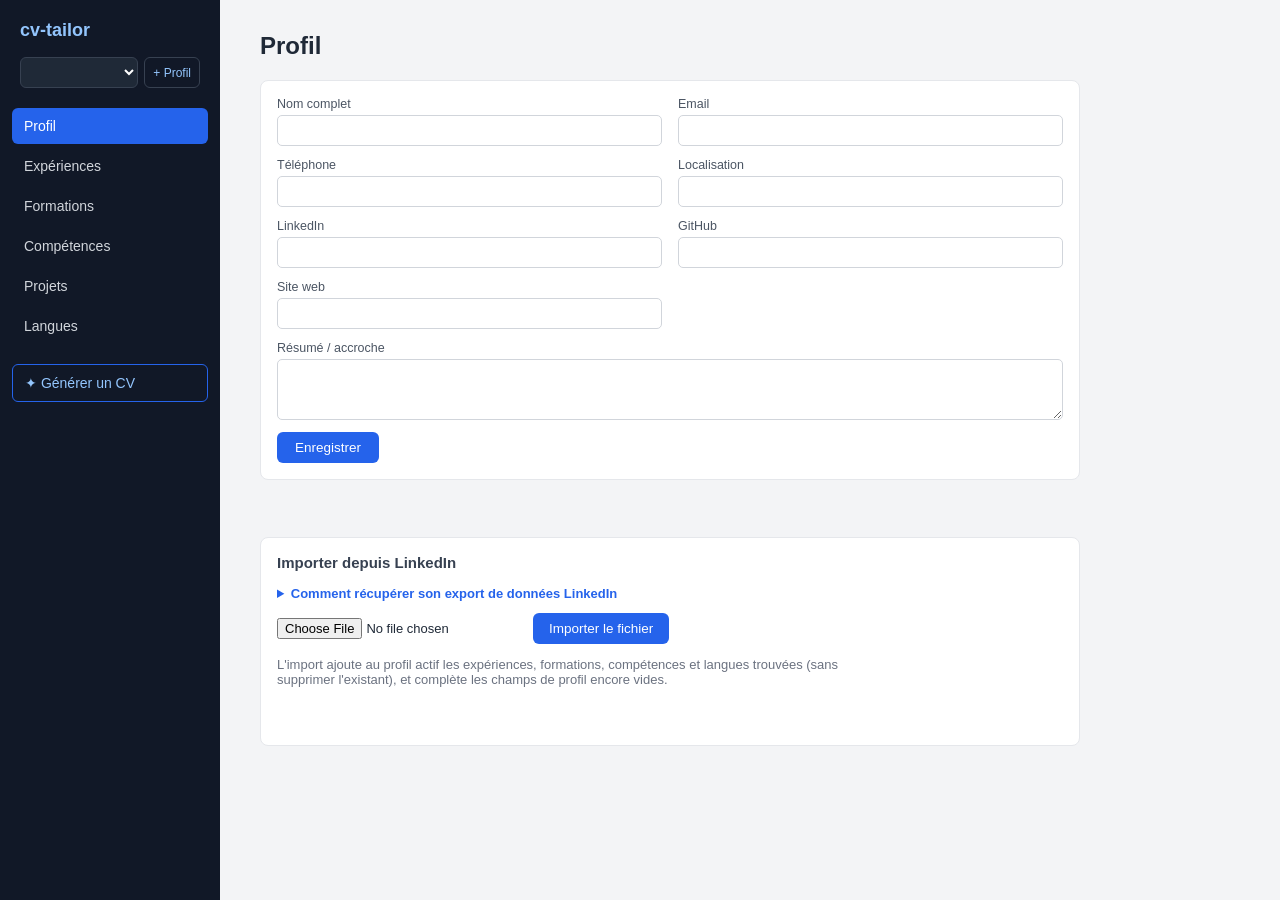
==== frontend/index.html @ 43ce7140 "feat: import de profil depuis l'export de données LinkedIn Ajoute une route d'upload qui lit le .zip" ====
<!DOCTYPE html>
<html lang="fr">
<head>
<meta charset="UTF-8">
<meta name="viewport" content="width=device-width, initial-scale=1.0">
<title>cv-tailor</title>
<link rel="stylesheet" href="style.css">
</head>
<body>

<div class="app">
  <aside class="sidebar">
    <h1>cv-tailor</h1>
    <div class="profile-switcher">
      <select id="profile-select"></select>
      <button id="btn-new-profile" type="button" title="Nouveau profil">+ Profil</button>
    </div>
    <nav>
      <button class="tab-btn active" data-tab="profile">Profil</button>
      <button class="tab-btn" data-tab="experiences">Expériences</button>
      <button class="tab-btn" data-tab="educations">Formations</button>
      <button class="tab-btn" data-tab="skills">Compétences</button>
      <button class="tab-btn" data-tab="projects">Projets</button>
      <button class="tab-btn" data-tab="languages">Langues</button>
      <button class="tab-btn generate" data-tab="generate">✦ Générer un CV</button>
    </nav>
  </aside>

  <main class="content">

    <section id="tab-profile" class="tab-panel active">
      <h2>Profil</h2>
      <form id="form-profile" class="form-grid">
        <label>Nom complet <input name="full_name"></label>
        <label>Email <input name="email"></label>
        <label>Téléphone <input name="phone"></label>
        <label>Localisation <input name="location"></label>
        <label>LinkedIn <input name="linkedin"></label>
        <label>GitHub <input name="github"></label>
        <label>Site web <input name="website"></label>
        <label class="full">Résumé / accroche <textarea name="summary" rows="3"></textarea></label>
        <button type="submit">Enregistrer</button>
      </form>
      <p class="save-status" id="status-profile"></p>

      <div class="linkedin-import">
        <h3>Importer depuis LinkedIn</h3>
        <details>
          <summary>Comment récupérer son export de données LinkedIn</summary>
          <ol>
            <li>Sur linkedin.com, cliquer sur sa photo de profil (ou "Moi") en haut à droite,
              puis <strong>Paramètres et confidentialité</strong>.</li>
            <li>Dans le menu de gauche, ouvrir <strong>Confidentialité des données</strong>.</li>
            <li>Cliquer sur <strong>Obtenir une copie de vos données</strong>
              ("Get a copy of your data").</li>
            <li>Choisir <strong>Télécharger l'ensemble de vos données</strong> (pour être sûr
              d'avoir les expériences, formations, compétences et langues), puis valider.</li>
            <li>LinkedIn envoie un email avec un lien de téléchargement (quelques minutes,
              parfois jusqu'à 24h) vers un fichier <code>.zip</code>.</li>
            <li>Télécharger ce <code>.zip</code> et l'importer ci-dessous — inutile de le
              décompresser.</li>
          </ol>
        </details>
        <form id="form-linkedin-import">
          <input type="file" id="linkedin-file" accept=".zip" required>
          <button type="submit">Importer le fichier</button>
        </form>
        <p class="hint">L'import ajoute au profil actif les expériences, formations,
          compétences et langues trouvées (sans supprimer l'existant), et complète les champs
          de profil encore vides.</p>
        <p class="save-status" id="status-linkedin-import"></p>
      </div>
    </section>

    <section id="tab-experiences" class="tab-panel">
      <h2>Expériences</h2>
      <div id="list-experiences" class="item-list"></div>
      <h3>Ajouter une expérience</h3>
      <form id="form-experiences" class="form-grid">
        <label>Entreprise <input name="company" required></label>
        <label>Poste <input name="role" required></label>
        <label>Localisation <input name="location"></label>
        <label>Début <input name="start_date" type="date"></label>
        <label>Fin (vide = en cours) <input name="end_date" type="date"></label>
        <label class="full">Description (une puce par ligne) <textarea name="description" rows="4"></textarea></label>
        <label class="full">Mots-clés (séparés par des virgules) <input name="tags" placeholder="python, react, gestion de projet"></label>
        <button type="submit">Ajouter</button>
      </form>
    </section>

    <section id="tab-educations" class="tab-panel">
      <h2>Formations</h2>
      <div id="list-educations" class="item-list"></div>
      <h3>Ajouter une formation</h3>
      <form id="form-educations" class="form-grid">
        <label>École <input name="school" required></label>
        <label>Diplôme <input name="degree"></label>
        <label>Domaine <input name="field"></label>
        <label>Début <input name="start_date" type="date"></label>
        <label>Fin <input name="end_date" type="date"></label>
        <label class="full">Description <textarea name="description" rows="2"></textarea></label>
        <button type="submit">Ajouter</button>
      </form>
    </section>

    <section id="tab-skills" class="tab-panel">
      <h2>Compétences</h2>
      <div id="list-skills" class="item-list"></div>
      <h3>Ajouter une compétence</h3>
      <form id="form-skills" class="form-grid">
        <label>Nom <input name="name" required placeholder="Python"></label>
        <label>Catégorie <input name="category" placeholder="Langages"></label>
        <label>Niveau <input name="level" placeholder="Avancé"></label>
        <button type="submit">Ajouter</button>
      </form>
    </section>

    <section id="tab-projects" class="tab-panel">
      <h2>Projets</h2>
      <div id="list-projects" class="item-list"></div>
      <h3>Ajouter un projet</h3>
      <form id="form-projects" class="form-grid">
        <label>Nom <input name="name" required></label>
        <label>Lien <input name="link" placeholder="github.com/..."></label>
        <label class="full">Description <textarea name="description" rows="3"></textarea></label>
        <label class="full">Mots-clés <input name="tags" placeholder="python, api, ia"></label>
        <button type="submit">Ajouter</button>
      </form>
    </section>

    <section id="tab-languages" class="tab-panel">
      <h2>Langues</h2>
      <div id="list-languages" class="item-list"></div>
      <h3>Ajouter une langue</h3>
      <form id="form-languages" class="form-grid">
        <label>Langue <input name="name" required placeholder="Anglais"></label>
        <label>Niveau <input name="level" placeholder="Courant / B2 / Natif"></label>
        <button type="submit">Ajouter</button>
      </form>
    </section>

    <section id="tab-generate" class="tab-panel">
      <h2>Générer un CV</h2>
      <p class="hint">Colle une offre d'emploi ci-dessous pour adapter automatiquement l'ordre des compétences,
      des projets mis en avant et des puces d'expérience. Laisse vide pour un CV générique.</p>
      <textarea id="offer-text" rows="10" placeholder="Colle le texte de l'offre ici..."></textarea>
      <div class="actions">
        <button id="btn-preview">Aperçu</button>
        <button id="btn-download-docx">Télécharger en .docx</button>
      </div>
      <iframe id="cv-preview" title="Aperçu du CV"></iframe>
    </section>

  </main>
</div>

<script src="app.js"></script>
</body>
</html>
---- frontend/style.css ----
* { box-sizing: border-box; }
body {
  margin: 0;
  font-family: 'Segoe UI', Arial, sans-serif;
  background: #f3f4f6;
  color: #1f2937;
}
.app { display: flex; min-height: 100vh; }

.sidebar {
  width: 220px;
  background: #111827;
  color: white;
  padding: 20px 12px;
  flex-shrink: 0;
}
.sidebar h1 { font-size: 18px; margin: 0 0 16px 8px; color: #93c5fd; }
.sidebar nav { display: flex; flex-direction: column; gap: 4px; }

.profile-switcher { display: flex; gap: 6px; margin: 0 0 20px 8px; padding-right: 8px; }
.profile-switcher select {
  flex: 1; min-width: 0; background: #1f2937; color: white; border: 1px solid #374151;
  border-radius: 6px; padding: 6px 8px; font-size: 13px;
}
.profile-switcher button {
  background: none; border: 1px solid #374151; color: #93c5fd; border-radius: 6px;
  padding: 6px 8px; cursor: pointer; font-size: 12px; white-space: nowrap;
}
.profile-switcher button:hover { background: #1f2937; }
.tab-btn {
  background: none; border: none; color: #d1d5db; text-align: left;
  padding: 10px 12px; border-radius: 6px; cursor: pointer; font-size: 14px;
}
.tab-btn:hover { background: #1f2937; }
.tab-btn.active { background: #2563eb; color: white; }
.tab-btn.generate { margin-top: 16px; border: 1px solid #2563eb; color: #93c5fd; }

.content { flex: 1; padding: 32px 40px; max-width: 900px; }
.tab-panel { display: none; }
.tab-panel.active { display: block; }
h2 { margin-top: 0; }
h3 { margin-top: 24px; font-size: 15px; color: #374151; }

.form-grid {
  display: grid;
  grid-template-columns: 1fr 1fr;
  gap: 12px 16px;
  background: white;
  padding: 16px;
  border-radius: 8px;
  border: 1px solid #e5e7eb;
}
.form-grid label { display: flex; flex-direction: column; font-size: 12.5px; color: #4b5563; gap: 4px; }
.form-grid label.full { grid-column: 1 / -1; }
.form-grid input, .form-grid textarea {
  font-family: inherit; font-size: 13.5px; padding: 7px 9px;
  border: 1px solid #d1d5db; border-radius: 5px;
}
.form-grid button {
  grid-column: 1 / -1; justify-self: start;
  background: #2563eb; color: white; border: none;
  padding: 8px 18px; border-radius: 6px; cursor: pointer; font-size: 13.5px;
}
.form-grid button:hover { background: #1d4ed8; }

.item-list { display: flex; flex-direction: column; gap: 8px; margin-bottom: 8px; }
.item-card {
  background: white; border: 1px solid #e5e7eb; border-radius: 7px;
  padding: 10px 14px; display: flex; justify-content: space-between; align-items: center;
}
.item-card .item-main { font-size: 13.5px; }
.item-card .item-main strong { display: block; }
.item-card .item-sub { color: #6b7280; font-size: 12px; }
.item-card button {
  background: #fee2e2; color: #b91c1c; border: none; border-radius: 5px;
  padding: 5px 10px; cursor: pointer; font-size: 12px;
}
.item-card button:hover { background: #fecaca; }

.hint { color: #6b7280; font-size: 13px; max-width: 600px; }
#offer-text {
  width: 100%; max-width: 700px; padding: 10px; font-family: inherit;
  font-size: 13.5px; border: 1px solid #d1d5db; border-radius: 7px;
}
.actions { margin: 12px 0; display: flex; gap: 10px; }
.actions button {
  background: #2563eb; color: white; border: none; padding: 9px 18px;
  border-radius: 6px; cursor: pointer; font-size: 13.5px;
}
.actions button:hover { background: #1d4ed8; }
#btn-download-docx { background: #059669; }
#btn-download-docx:hover { background: #047857; }

#cv-preview {
  width: 100%; max-width: 820px; height: 900px; border: 1px solid #d1d5db;
  border-radius: 8px; margin-top: 10px; background: white;
}
.save-status { color: #059669; font-size: 13px; height: 16px; }

.linkedin-import {
  margin-top: 28px; background: white; border: 1px solid #e5e7eb; border-radius: 8px;
  padding: 16px;
}
.linkedin-import h3 { margin-top: 0; }
.linkedin-import details { margin-bottom: 12px; font-size: 13px; color: #374151; }
.linkedin-import summary { cursor: pointer; color: #2563eb; font-weight: 600; }
.linkedin-import ol { margin: 10px 0 0; padding-left: 20px; line-height: 1.6; }
.linkedin-import form { display: flex; gap: 10px; align-items: center; flex-wrap: wrap; }
.linkedin-import input[type="file"] { font-size: 13px; }
.linkedin-import button {
  background: #2563eb; color: white; border: none; padding: 8px 16px;
  border-radius: 6px; cursor: pointer; font-size: 13.5px;
}
.linkedin-import button:hover { background: #1d4ed8; }
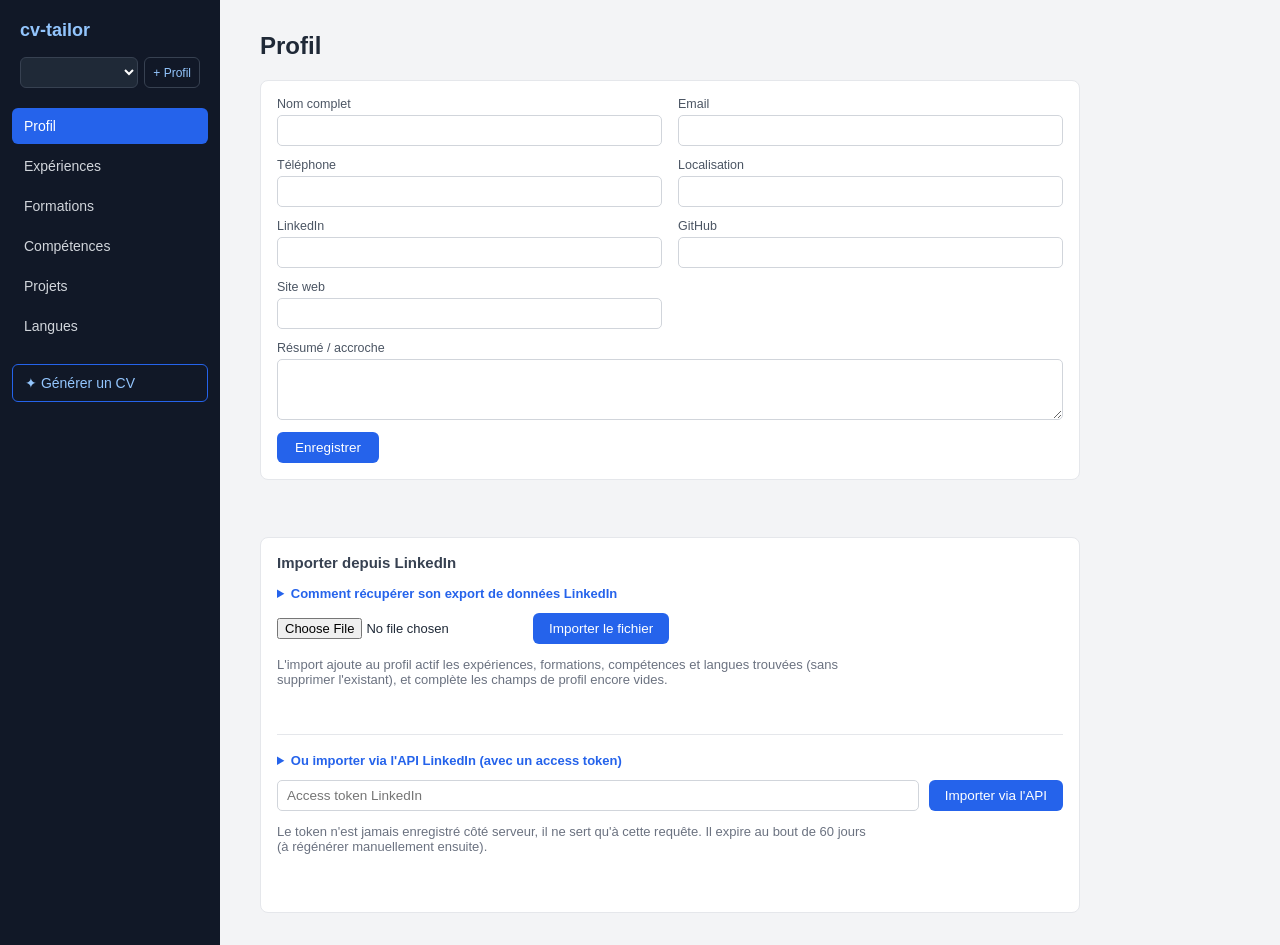
==== commit 2ae00072: "feat: import LinkedIn via la Member Data Portability API (UE/EEE/Suisse) Ajoute un second mode d'imp" ====
--- a/frontend/index.html
+++ b/frontend/index.html
@@ -69,6 +69,35 @@
           compétences et langues trouvées (sans supprimer l'existant), et complète les champs
           de profil encore vides.</p>
         <p class="save-status" id="status-linkedin-import"></p>
+
+        <hr class="li-sep">
+
+        <details>
+          <summary>Ou importer via l'API LinkedIn (avec un access token)</summary>
+          <p class="hint">Réservé aux membres localisés UE/EEE/Suisse sur leur profil
+            LinkedIn (condition imposée par LinkedIn).</p>
+          <ol>
+            <li>Créer une app sur
+              <a href="https://www.linkedin.com/developers/apps" target="_blank" rel="noopener">linkedin.com/developers/apps</a>,
+              rattachée obligatoirement à la page entreprise
+              <strong>"Member Data Portability (Member) Default Company"</strong>
+              (ne pas créer de nouvelle page).</li>
+            <li>Dans l'onglet <strong>Products</strong> de l'app, demander l'accès à
+              <strong>"Member Data Portability API (Member)"</strong> (accordé automatiquement
+              après acceptation des CGU).</li>
+            <li>Dans le portail développeur, menu <strong>Docs and tools → OAuth Token
+              Tools</strong>, générer un token pour cette app avec le scope
+              <code>r_dma_portability_self_serve</code>, et se connecter pour consentir.</li>
+            <li>Coller ce token ci-dessous.</li>
+          </ol>
+        </details>
+        <form id="form-linkedin-api-import">
+          <input type="password" id="linkedin-token" placeholder="Access token LinkedIn" required>
+          <button type="submit">Importer via l'API</button>
+        </form>
+        <p class="hint">Le token n'est jamais enregistré côté serveur, il ne sert qu'à cette
+          requête. Il expire au bout de 60 jours (à régénérer manuellement ensuite).</p>
+        <p class="save-status" id="status-linkedin-api-import"></p>
       </div>
     </section>
 
--- a/frontend/style.css
+++ b/frontend/style.css
@@ -112,3 +112,8 @@
   border-radius: 6px; cursor: pointer; font-size: 13.5px;
 }
 .linkedin-import button:hover { background: #1d4ed8; }
+.linkedin-import .li-sep { border: none; border-top: 1px solid #e5e7eb; margin: 18px 0; }
+.linkedin-import input[type="password"] {
+  flex: 1; min-width: 220px; font-family: inherit; font-size: 13.5px; padding: 7px 9px;
+  border: 1px solid #d1d5db; border-radius: 5px;
+}
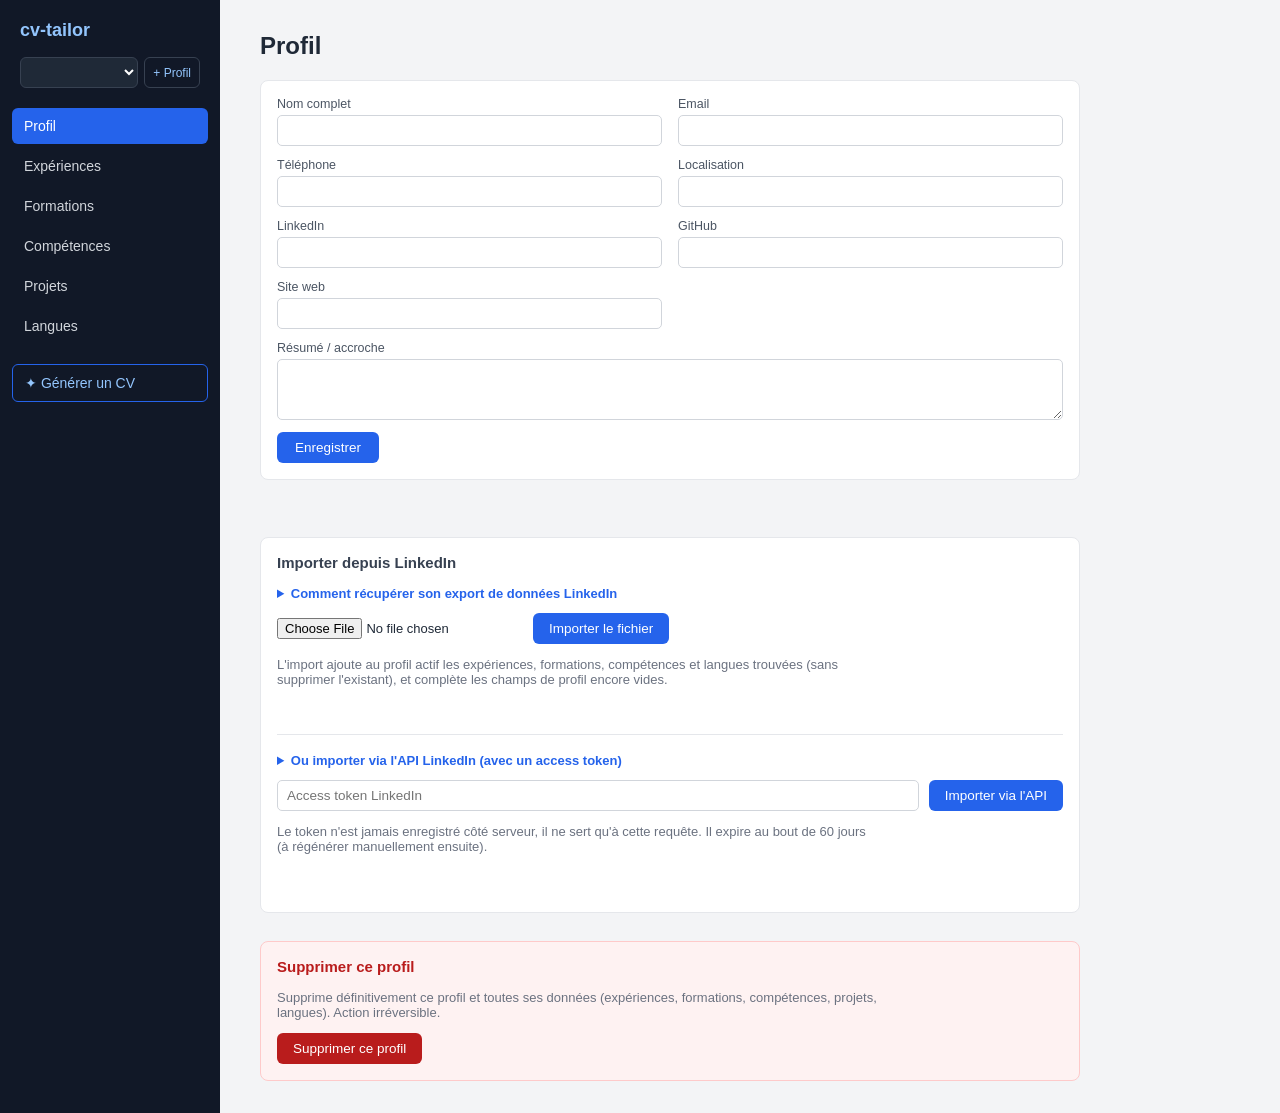
==== commit 0a762b96: "feat: édition des entrées et suppression de profil Ajoute un bouton "Modifier" à côté de "Supprimer"" ====
--- a/frontend/index.html
+++ b/frontend/index.html
@@ -99,6 +99,13 @@
           requête. Il expire au bout de 60 jours (à régénérer manuellement ensuite).</p>
         <p class="save-status" id="status-linkedin-api-import"></p>
       </div>
+
+      <div class="danger-zone">
+        <h3>Supprimer ce profil</h3>
+        <p class="hint">Supprime définitivement ce profil et toutes ses données (expériences,
+          formations, compétences, projets, langues). Action irréversible.</p>
+        <button type="button" id="btn-delete-profile" class="btn-danger">Supprimer ce profil</button>
+      </div>
     </section>
 
     <section id="tab-experiences" class="tab-panel">
@@ -113,7 +120,10 @@
         <label>Fin (vide = en cours) <input name="end_date" type="date"></label>
         <label class="full">Description (une puce par ligne) <textarea name="description" rows="4"></textarea></label>
         <label class="full">Mots-clés (séparés par des virgules) <input name="tags" placeholder="python, react, gestion de projet"></label>
-        <button type="submit">Ajouter</button>
+        <div class="form-actions">
+          <button type="submit">Ajouter</button>
+          <button type="button" class="btn-cancel-edit">Annuler</button>
+        </div>
       </form>
     </section>
 
@@ -128,7 +138,10 @@
         <label>Début <input name="start_date" type="date"></label>
         <label>Fin <input name="end_date" type="date"></label>
         <label class="full">Description <textarea name="description" rows="2"></textarea></label>
-        <button type="submit">Ajouter</button>
+        <div class="form-actions">
+          <button type="submit">Ajouter</button>
+          <button type="button" class="btn-cancel-edit">Annuler</button>
+        </div>
       </form>
     </section>
 
@@ -140,7 +153,10 @@
         <label>Nom <input name="name" required placeholder="Python"></label>
         <label>Catégorie <input name="category" placeholder="Langages"></label>
         <label>Niveau <input name="level" placeholder="Avancé"></label>
-        <button type="submit">Ajouter</button>
+        <div class="form-actions">
+          <button type="submit">Ajouter</button>
+          <button type="button" class="btn-cancel-edit">Annuler</button>
+        </div>
       </form>
     </section>
 
@@ -153,7 +169,10 @@
         <label>Lien <input name="link" placeholder="github.com/..."></label>
         <label class="full">Description <textarea name="description" rows="3"></textarea></label>
         <label class="full">Mots-clés <input name="tags" placeholder="python, api, ia"></label>
-        <button type="submit">Ajouter</button>
+        <div class="form-actions">
+          <button type="submit">Ajouter</button>
+          <button type="button" class="btn-cancel-edit">Annuler</button>
+        </div>
       </form>
     </section>
 
@@ -164,7 +183,10 @@
       <form id="form-languages" class="form-grid">
         <label>Langue <input name="name" required placeholder="Anglais"></label>
         <label>Niveau <input name="level" placeholder="Courant / B2 / Natif"></label>
-        <button type="submit">Ajouter</button>
+        <div class="form-actions">
+          <button type="submit">Ajouter</button>
+          <button type="button" class="btn-cancel-edit">Annuler</button>
+        </div>
       </form>
     </section>
 
--- a/frontend/style.css
+++ b/frontend/style.css
@@ -56,12 +56,19 @@
   font-family: inherit; font-size: 13.5px; padding: 7px 9px;
   border: 1px solid #d1d5db; border-radius: 5px;
 }
-.form-grid button {
-  grid-column: 1 / -1; justify-self: start;
+.form-grid button[type="submit"] {
   background: #2563eb; color: white; border: none;
   padding: 8px 18px; border-radius: 6px; cursor: pointer; font-size: 13.5px;
 }
-.form-grid button:hover { background: #1d4ed8; }
+.form-grid button[type="submit"]:hover { background: #1d4ed8; }
+.form-grid > button[type="submit"] { grid-column: 1 / -1; justify-self: start; }
+
+.form-actions { grid-column: 1 / -1; display: flex; gap: 10px; }
+.btn-cancel-edit {
+  display: none; background: #e5e7eb; color: #374151; border: none;
+  padding: 8px 18px; border-radius: 6px; cursor: pointer; font-size: 13.5px;
+}
+.btn-cancel-edit:hover { background: #d1d5db; }
 
 .item-list { display: flex; flex-direction: column; gap: 8px; margin-bottom: 8px; }
 .item-card {
@@ -71,11 +78,14 @@
 .item-card .item-main { font-size: 13.5px; }
 .item-card .item-main strong { display: block; }
 .item-card .item-sub { color: #6b7280; font-size: 12px; }
-.item-card button {
-  background: #fee2e2; color: #b91c1c; border: none; border-radius: 5px;
-  padding: 5px 10px; cursor: pointer; font-size: 12px;
+.item-card .item-actions { display: flex; gap: 8px; flex-shrink: 0; }
+.item-card .item-actions button {
+  border: none; border-radius: 5px; padding: 5px 10px; cursor: pointer; font-size: 12px;
 }
-.item-card button:hover { background: #fecaca; }
+.item-card .btn-edit { background: #dbeafe; color: #1d4ed8; }
+.item-card .btn-edit:hover { background: #bfdbfe; }
+.item-card .btn-delete { background: #fee2e2; color: #b91c1c; }
+.item-card .btn-delete:hover { background: #fecaca; }
 
 .hint { color: #6b7280; font-size: 13px; max-width: 600px; }
 #offer-text {
@@ -117,3 +127,14 @@
   flex: 1; min-width: 220px; font-family: inherit; font-size: 13.5px; padding: 7px 9px;
   border: 1px solid #d1d5db; border-radius: 5px;
 }
+
+.danger-zone {
+  margin-top: 28px; background: #fef2f2; border: 1px solid #fecaca; border-radius: 8px;
+  padding: 16px;
+}
+.danger-zone h3 { margin-top: 0; color: #b91c1c; }
+.btn-danger {
+  background: #b91c1c; color: white; border: none; padding: 8px 16px;
+  border-radius: 6px; cursor: pointer; font-size: 13.5px;
+}
+.btn-danger:hover { background: #991b1b; }
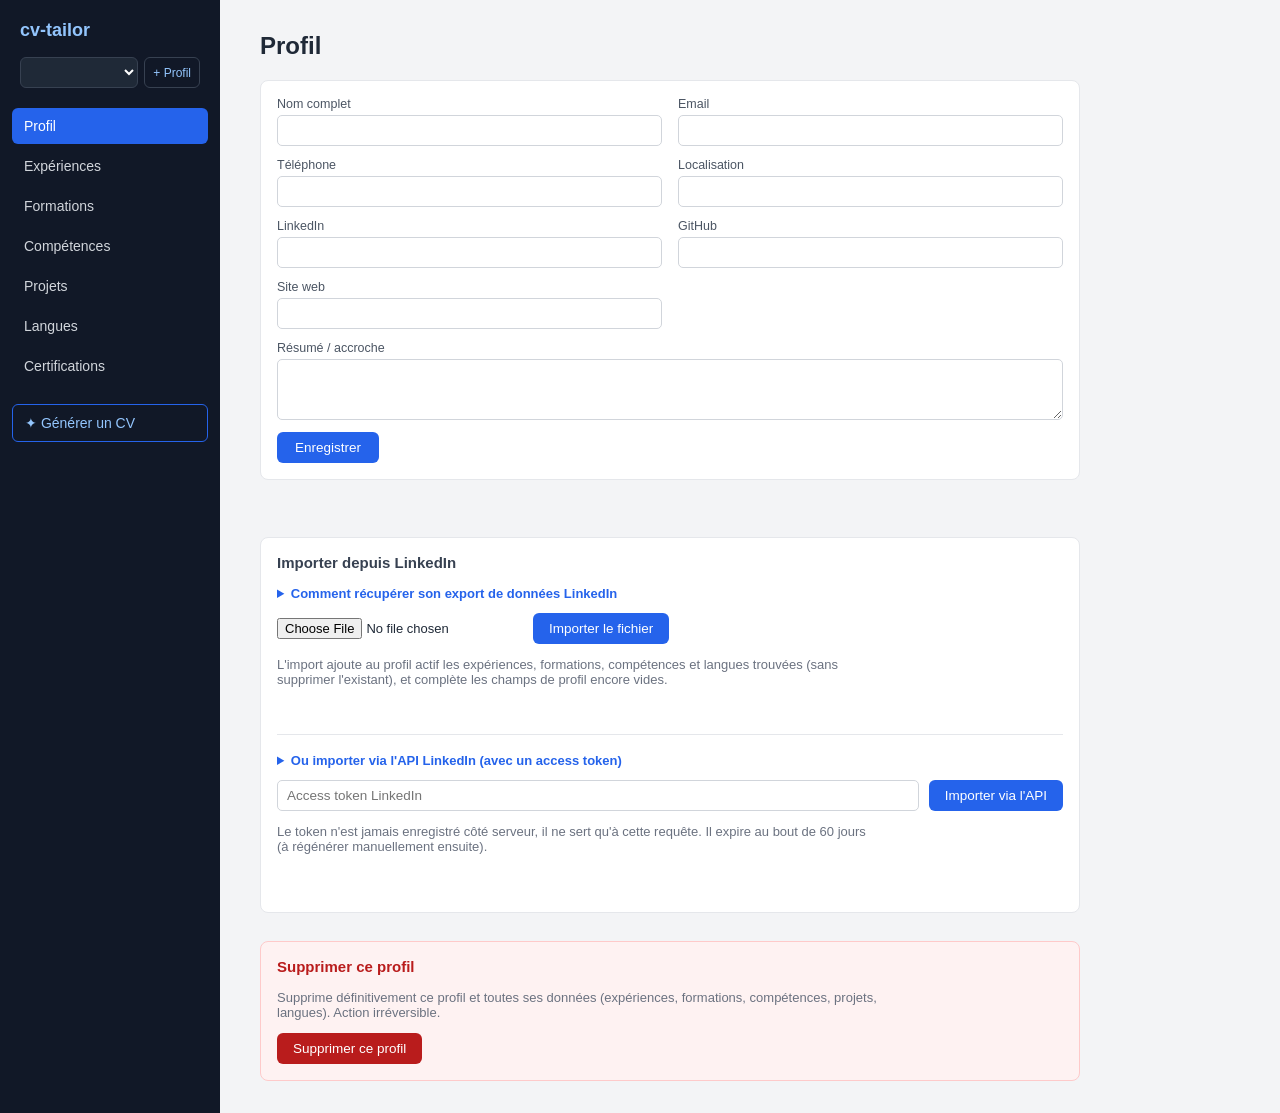
==== commit c9bb34f6: "fix: éviter les appels IA redondants + ajoute une section Certifications Le mode IA rappelait le mod" ====
--- a/frontend/index.html
+++ b/frontend/index.html
@@ -22,6 +22,7 @@
       <button class="tab-btn" data-tab="skills">Compétences</button>
       <button class="tab-btn" data-tab="projects">Projets</button>
       <button class="tab-btn" data-tab="languages">Langues</button>
+      <button class="tab-btn" data-tab="certifications">Certifications</button>
       <button class="tab-btn generate" data-tab="generate">✦ Générer un CV</button>
     </nav>
   </aside>
@@ -190,16 +191,71 @@
       </form>
     </section>
 
+    <section id="tab-certifications" class="tab-panel">
+      <h2>Certifications</h2>
+      <div id="list-certifications" class="item-list"></div>
+      <h3>Ajouter une certification</h3>
+      <form id="form-certifications" class="form-grid">
+        <label>Nom <input name="name" required placeholder="AWS Certified Solutions Architect"></label>
+        <label>Organisme <input name="issuer" placeholder="Amazon Web Services"></label>
+        <label>Date d'obtention <input name="obtained_date" type="date"></label>
+        <label>Lien (justificatif) <input name="link" placeholder="credly.com/..."></label>
+        <div class="form-actions">
+          <button type="submit">Ajouter</button>
+          <button type="button" class="btn-cancel-edit">Annuler</button>
+        </div>
+      </form>
+    </section>
+
     <section id="tab-generate" class="tab-panel">
       <h2>Générer un CV</h2>
-      <p class="hint">Colle une offre d'emploi ci-dessous pour adapter automatiquement l'ordre des compétences,
-      des projets mis en avant et des puces d'expérience. Laisse vide pour un CV générique.</p>
+      <p class="hint">Coller une offre d'emploi ci-dessous pour adapter automatiquement l'ordre des compétences,
+      des projets mis en avant et des puces d'expérience. Laisser vide pour un CV générique.</p>
       <textarea id="offer-text" rows="10" placeholder="Colle le texte de l'offre ici..."></textarea>
+
+      <label class="template-select">Mise en page
+        <select id="cv-template">
+          <option value="classique">Classique</option>
+          <option value="moderne">Moderne (2 colonnes)</option>
+          <option value="compact">Compact</option>
+        </select>
+      </label>
+
+      <label class="template-select">Mode
+        <select id="ai-provider">
+          <option value="">Mécanique (mots-clés)</option>
+        </select>
+      </label>
+      <p class="hint">En mode mécanique, aucune donnée ne quitte le serveur. En mode IA, le
+        profil et l'offre sont envoyés au fournisseur choisi (Anthropic ou OpenAI) pour la
+        génération — et si l'offre est dans une autre langue, le CV/lettre sont rédigés dans
+        cette langue.</p>
+      <p class="save-status" id="status-ai-generate"></p>
+
       <div class="actions">
         <button id="btn-preview">Aperçu</button>
+        <button id="btn-download-pdf">Télécharger en PDF</button>
         <button id="btn-download-docx">Télécharger en .docx</button>
       </div>
-      <iframe id="cv-preview" title="Aperçu du CV"></iframe>
+      <iframe id="cv-preview" class="doc-preview" title="Aperçu du CV"></iframe>
+
+      <h2>Lettre de motivation</h2>
+      <p class="hint">Génère un brouillon de lettre à partir de la même offre collée ci-dessus
+        (met en avant les expériences et compétences qui matchent). En mode mécanique, c'est un
+        gabarit rempli automatiquement, à relire avant envoi ; en mode IA (voir ci-dessus),
+        c'est une lettre entièrement rédigée par le modèle choisi.</p>
+      <div class="actions">
+        <button id="btn-letter-preview">Aperçu</button>
+        <button id="btn-letter-download-pdf">Télécharger en PDF</button>
+        <button id="btn-letter-download-docx">Télécharger en .docx</button>
+      </div>
+      <iframe id="letter-preview" class="doc-preview letter" title="Aperçu de la lettre"></iframe>
+
+      <h2>Historique des offres</h2>
+      <p class="hint">Les offres pour lesquelles un CV a été téléchargé pour ce profil.
+        "Réutiliser" recolle le texte de l'offre ci-dessus — la régénération utilise tes données
+        de profil actuelles, pas forcément identiques à celles du fichier téléchargé à l'époque.</p>
+      <div id="cv-history-list" class="item-list"></div>
     </section>
 
   </main>
--- a/frontend/style.css
+++ b/frontend/style.css
@@ -98,13 +98,25 @@
   border-radius: 6px; cursor: pointer; font-size: 13.5px;
 }
 .actions button:hover { background: #1d4ed8; }
-#btn-download-docx { background: #059669; }
-#btn-download-docx:hover { background: #047857; }
+#btn-download-pdf, #btn-letter-download-pdf { background: #b91c1c; }
+#btn-download-pdf:hover, #btn-letter-download-pdf:hover { background: #991b1b; }
+#btn-download-docx, #btn-letter-download-docx { background: #059669; }
+#btn-download-docx:hover, #btn-letter-download-docx:hover { background: #047857; }
 
-#cv-preview {
+.template-select {
+  display: flex; align-items: center; gap: 8px; font-size: 13px; color: #4b5563;
+  margin: 14px 0 0;
+}
+.template-select select {
+  font-family: inherit; font-size: 13.5px; padding: 6px 8px;
+  border: 1px solid #d1d5db; border-radius: 5px;
+}
+
+.doc-preview {
   width: 100%; max-width: 820px; height: 900px; border: 1px solid #d1d5db;
   border-radius: 8px; margin-top: 10px; background: white;
 }
+.doc-preview.letter { height: 560px; }
 .save-status { color: #059669; font-size: 13px; height: 16px; }
 
 .linkedin-import {
